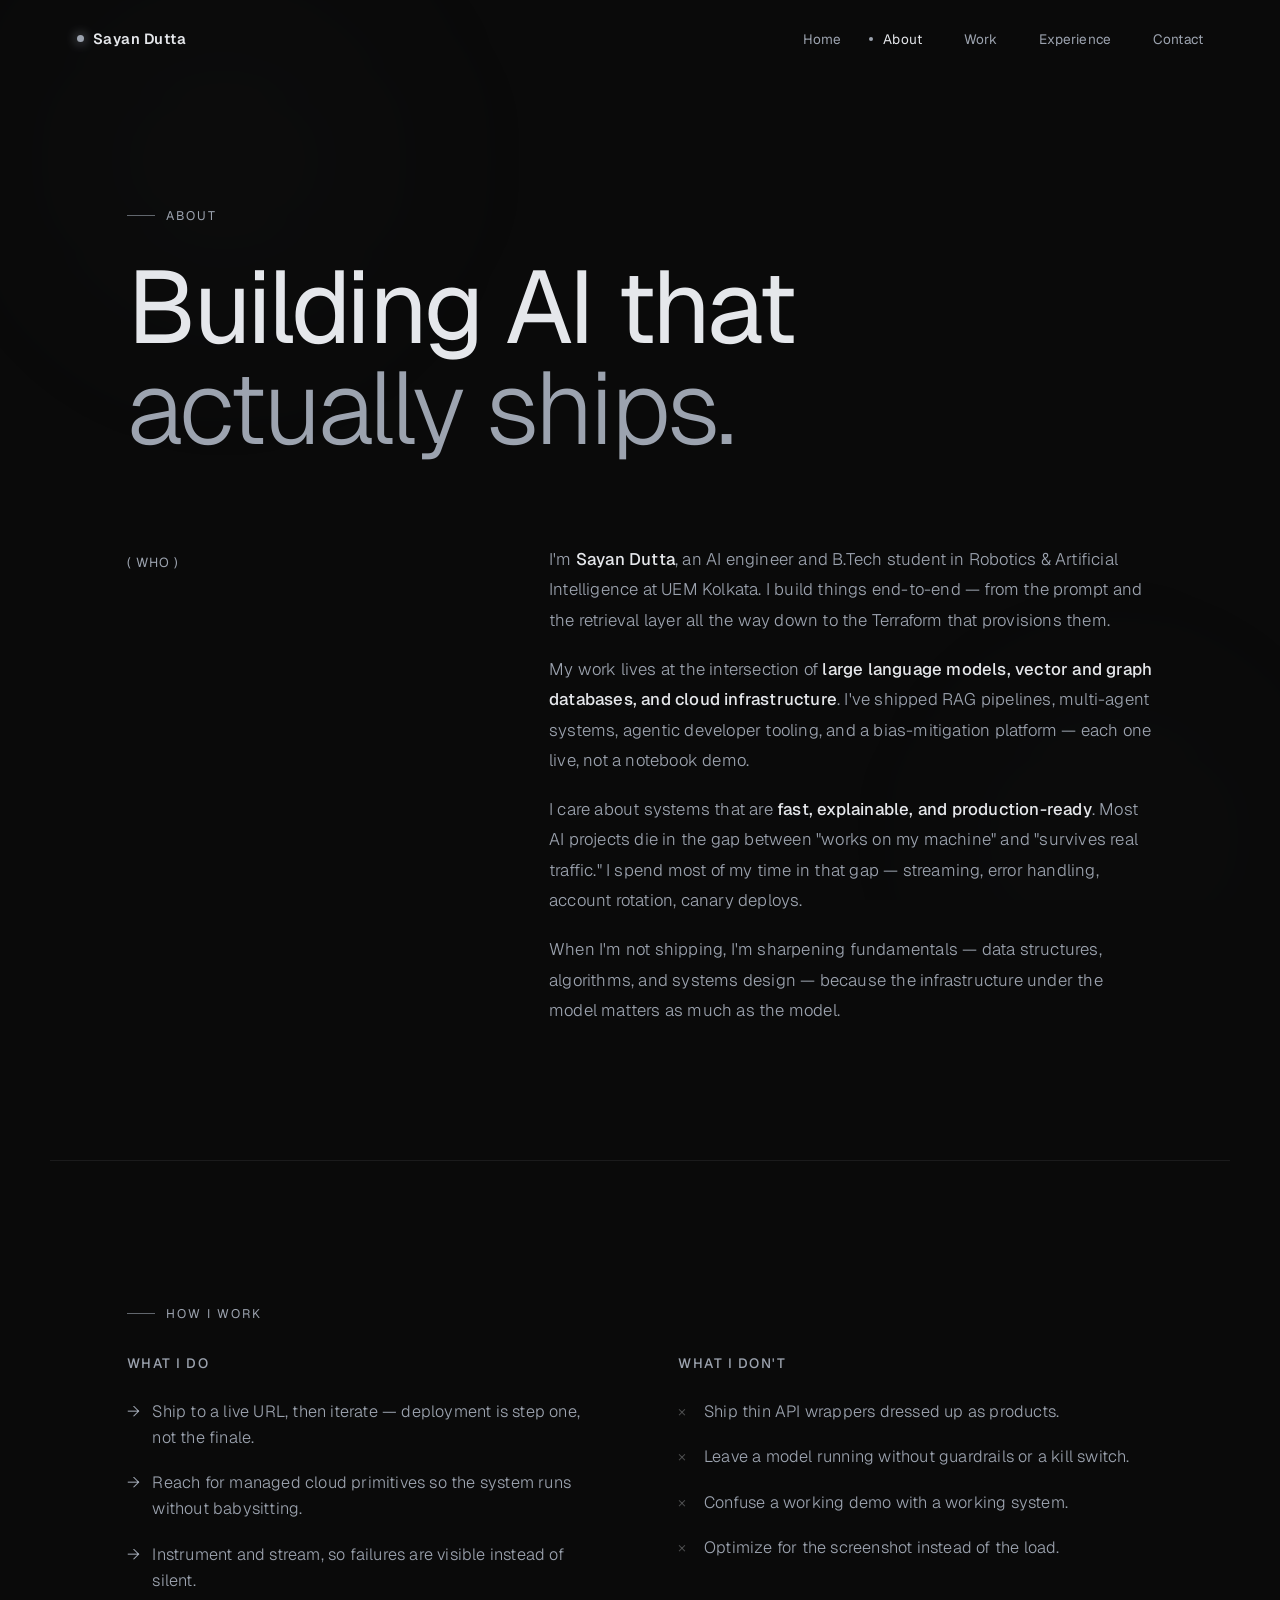
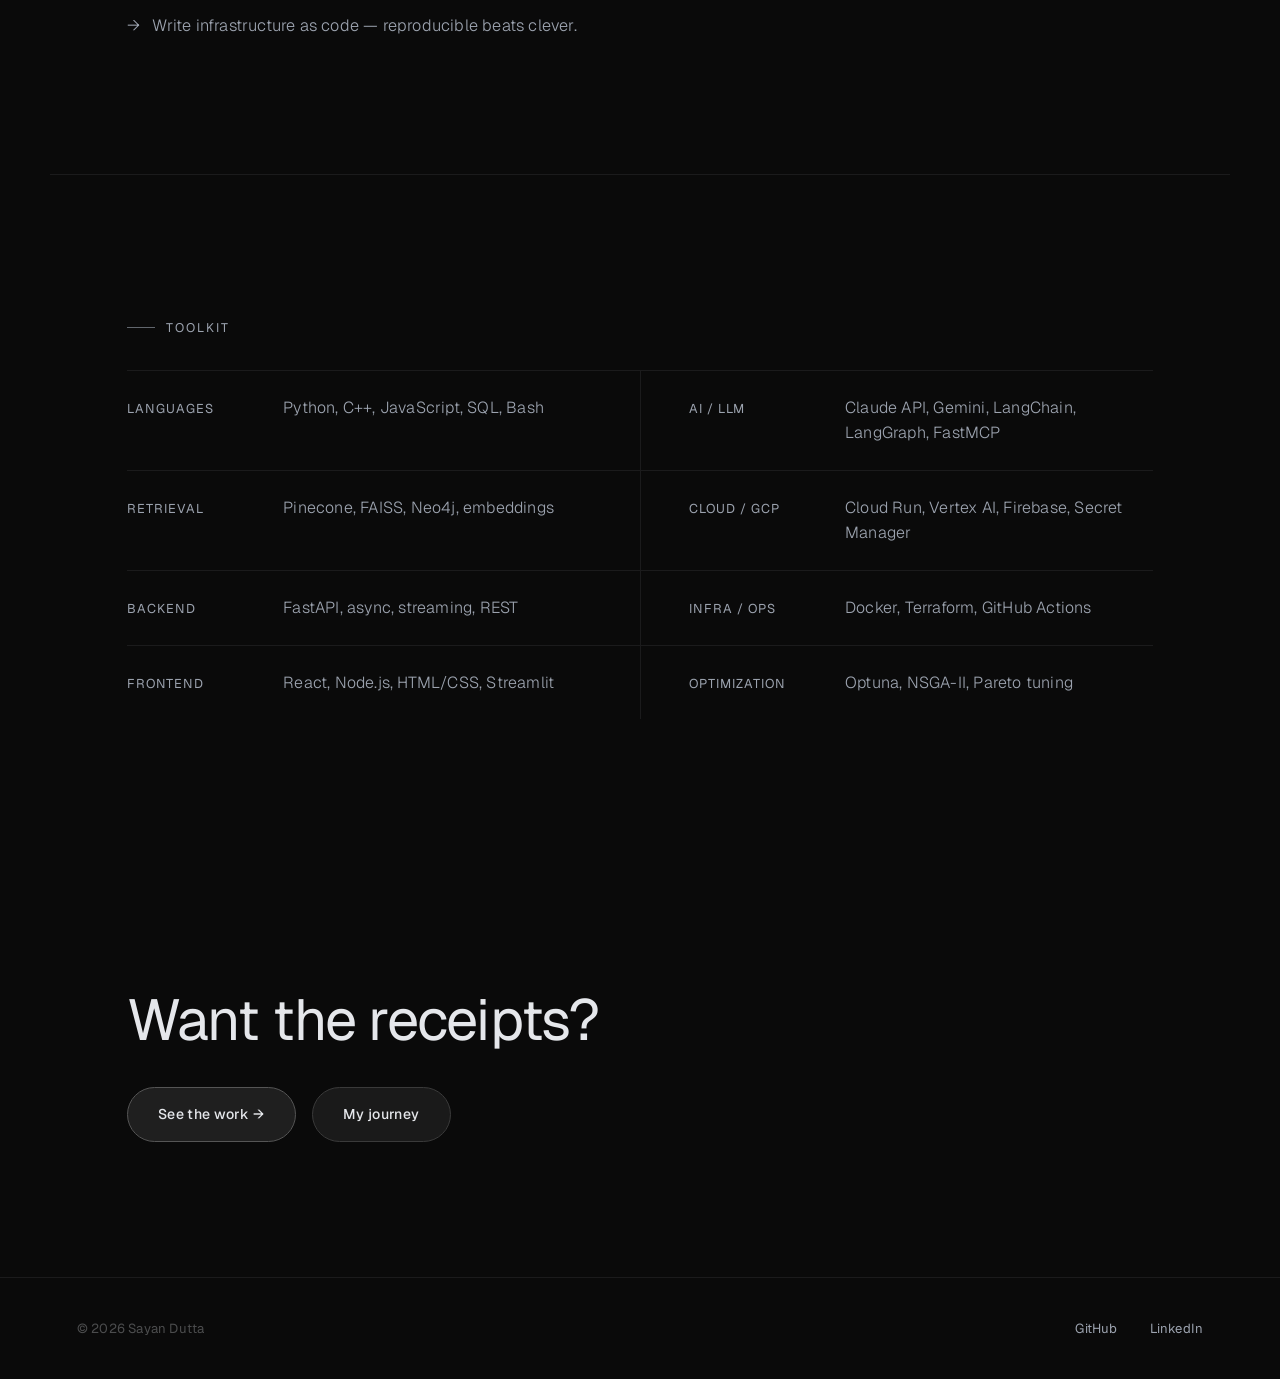
==== about.html @ 15bf548e "Add full multi-page portfolio with silver-black theme Prior history tracked only index.html; this co" ====
<!DOCTYPE html>
<html lang="en">
<head>
<meta charset="UTF-8">
<meta name="viewport" content="width=device-width,initial-scale=1.0">
<meta name="description" content="About Sayan Dutta — a robotics & AI student building production AI systems end-to-end.">
<title>About — Sayan Dutta</title>
<link rel="preconnect" href="https://fonts.googleapis.com">
<link rel="preconnect" href="https://fonts.gstatic.com" crossorigin>
<link href="https://fonts.googleapis.com/css2?family=Geist:wght@300;400;500;600;700&display=swap" rel="stylesheet">
<link rel="stylesheet" href="assets/style.css">
</head>
<body>

<div id="preloader"><div class="pl-name">Sayan Dutta</div></div>
<div id="transition"></div>
<div class="ambient"></div>
<div class="grain"></div>

<nav id="nav">
  <a href="index.html" class="nav-logo"><span class="dot"></span>Sayan Dutta</a>
  <ul class="nav-links">
    <li><a href="index.html">Home</a></li>
    <li><a href="about.html">About</a></li>
    <li><a href="work.html">Work</a></li>
    <li><a href="experience.html">Experience</a></li>
    <li><a href="contact.html">Contact</a></li>
  </ul>
  <button class="nav-toggle" aria-label="Toggle menu"><span></span><span></span><span></span></button>
</nav>
<div class="mobile-menu">
  <a href="index.html">Home</a>
  <a href="about.html">About</a>
  <a href="work.html">Work</a>
  <a href="experience.html">Experience</a>
  <a href="contact.html">Contact</a>
</div>

<main>

  <!-- HEADER -->
  <section class="page-header">
    <div class="wrap">
      <div class="eyebrow reveal">About</div>
      <h1 class="h-display reveal d1">Building AI that<br><span class="soft">actually ships.</span></h1>
    </div>
  </section>

  <!-- BIO -->
  <section class="section" style="padding-top:2rem">
    <div class="wrap">
      <div class="text-grid">
        <div class="label reveal">( Who )</div>
        <div class="prose-small reveal d1">
          <p>I'm <strong>Sayan Dutta</strong>, an AI engineer and B.Tech student in Robotics &amp; Artificial Intelligence at UEM Kolkata. I build things end-to-end — from the prompt and the retrieval layer all the way down to the Terraform that provisions them.</p>
          <p>My work lives at the intersection of <strong>large language models, vector and graph databases, and cloud infrastructure</strong>. I've shipped RAG pipelines, multi-agent systems, agentic developer tooling, and a bias-mitigation platform — each one live, not a notebook demo.</p>
          <p>I care about systems that are <strong>fast, explainable, and production-ready</strong>. Most AI projects die in the gap between "works on my machine" and "survives real traffic." I spend most of my time in that gap — streaming, error handling, account rotation, canary deploys.</p>
          <p>When I'm not shipping, I'm sharpening fundamentals — data structures, algorithms, and systems design — because the infrastructure under the model matters as much as the model.</p>
        </div>
      </div>
    </div>
  </section>

  <hr class="divider" style="max-width:var(--maxw);margin:0 auto">

  <!-- PRINCIPLES -->
  <section class="section">
    <div class="wrap">
      <div class="eyebrow reveal">How I work</div>
      <div class="two-col reveal d1">
        <div class="col yes">
          <h3>What I do</h3>
          <ul>
            <li>Ship to a live URL, then iterate — deployment is step one, not the finale.</li>
            <li>Reach for managed cloud primitives so the system runs without babysitting.</li>
            <li>Instrument and stream, so failures are visible instead of silent.</li>
            <li>Write infrastructure as code — reproducible beats clever.</li>
          </ul>
        </div>
        <div class="col no">
          <h3>What I don't</h3>
          <ul>
            <li>Ship thin API wrappers dressed up as products.</li>
            <li>Leave a model running without guardrails or a kill switch.</li>
            <li>Confuse a working demo with a working system.</li>
            <li>Optimize for the screenshot instead of the load.</li>
          </ul>
        </div>
      </div>
    </div>
  </section>

  <hr class="divider" style="max-width:var(--maxw);margin:0 auto">

  <!-- STACK -->
  <section class="section">
    <div class="wrap">
      <div class="eyebrow reveal">Toolkit</div>
      <div class="stack reveal d1">
        <div class="stack-row"><div class="s-cat">Languages</div><div class="s-items">Python, C++, JavaScript, SQL, Bash</div></div>
        <div class="stack-row"><div class="s-cat">AI / LLM</div><div class="s-items">Claude API, Gemini, LangChain, LangGraph, FastMCP</div></div>
        <div class="stack-row"><div class="s-cat">Retrieval</div><div class="s-items">Pinecone, FAISS, Neo4j, embeddings</div></div>
        <div class="stack-row"><div class="s-cat">Cloud / GCP</div><div class="s-items">Cloud Run, Vertex AI, Firebase, Secret Manager</div></div>
        <div class="stack-row"><div class="s-cat">Backend</div><div class="s-items">FastAPI, async, streaming, REST</div></div>
        <div class="stack-row"><div class="s-cat">Infra / Ops</div><div class="s-items">Docker, Terraform, GitHub Actions</div></div>
        <div class="stack-row"><div class="s-cat">Frontend</div><div class="s-items">React, Node.js, HTML/CSS, Streamlit</div></div>
        <div class="stack-row"><div class="s-cat">Optimization</div><div class="s-items">Optuna, NSGA-II, Pareto tuning</div></div>
      </div>
    </div>
  </section>

  <!-- CTA -->
  <section class="section">
    <div class="wrap">
      <h2 class="h-section reveal">Want the receipts?</h2>
      <div class="btn-row reveal d1" style="margin-top:2.2rem">
        <a href="work.html" class="btn btn-solid">See the work →</a>
        <a href="experience.html" class="btn btn-outline">My journey</a>
      </div>
    </div>
  </section>

</main>

<footer>
  <div class="footer-bar">
    <span class="footer-copy">© 2026 Sayan Dutta</span>
    <div class="footer-links">
      <a href="https://github.com/sayan1506" target="_blank" rel="noopener">GitHub</a>
      <a href="https://www.linkedin.com/in/sayan-dutta2006" target="_blank" rel="noopener">LinkedIn</a>
    </div>
  </div>
</footer>

<script src="assets/main.js"></script>
</body>
</html>
---- assets/style.css ----
/* ============================================================
   Sayan Dutta — Portfolio
   Design system cloned from red1-for-hek.vercel.app
   Dark minimal. Violet-tinted near-black. Single accent.
   Geist. Single column. Lots of space. Slow quiet fades.
   ============================================================ */

:root {
  --bg: #0a0a0a;
  --bg-2: #0d0d0d;
  --text: #e5e7eb;
  --muted: #9ca3af;
  --muted-2: rgba(229, 231, 235, 0.3);
  --accent: #9ca3af;
  --accent-light: #cbd0d6;
  --border: rgba(229, 231, 235, 0.08);
  --border-2: rgba(229, 231, 235, 0.14);
  --font: 'Geist', system-ui, -apple-system, sans-serif;
  --ease: cubic-bezier(0.33, 0.11, 1, 0.72);
  --ease-out: cubic-bezier(0.22, 1, 0.36, 1);
  --gutter: clamp(1.5rem, 6vw, 7rem);
  --maxw: 1180px;
}

*, *::before, *::after { margin: 0; padding: 0; box-sizing: border-box; }

html { scroll-behavior: smooth; font-size: 16px; -webkit-font-smoothing: antialiased; text-rendering: optimizeLegibility; }

body {
  font-family: var(--font);
  background: var(--bg);
  color: var(--text);
  overflow-x: hidden;
  line-height: 1.6;
  font-weight: 400;
  letter-spacing: 0.2px;
}

img { max-width: 100%; display: block; }
a { color: inherit; }
::selection { background: rgba(156, 163, 175, 0.3); color: #fff; }

/* ── SCROLLBAR ── */
::-webkit-scrollbar { width: 8px; }
::-webkit-scrollbar-track { background: var(--bg); }
::-webkit-scrollbar-thumb { background: rgba(156, 163, 175, 0.2); border-radius: 100px; }
::-webkit-scrollbar-thumb:hover { background: rgba(156, 163, 175, 0.4); }

/* ── AMBIENT GLOWS (fixed background) ── */
.ambient { position: fixed; inset: 0; z-index: 0; pointer-events: none; overflow: hidden; }
.ambient::before, .ambient::after {
  content: ''; position: absolute; border-radius: 50%;
  filter: blur(60px); opacity: 0.55;
}
.ambient::before {
  width: 55vw; height: 55vw; top: -15vw; left: -10vw;
  background: radial-gradient(circle, rgba(156, 163, 175, 0.05), transparent 65%);
  animation: drift1 22s ease-in-out infinite alternate;
}
.ambient::after {
  width: 50vw; height: 50vw; bottom: -20vw; right: -12vw;
  background: radial-gradient(circle, rgba(156, 163, 175, 0.04), transparent 65%);
  animation: drift2 26s ease-in-out infinite alternate;
}
@keyframes drift1 { from { transform: translate(0, 0); } to { transform: translate(8vw, 6vw); } }
@keyframes drift2 { from { transform: translate(0, 0); } to { transform: translate(-7vw, -5vw); } }
.grain {
  position: fixed; inset: 0; z-index: 1; pointer-events: none; opacity: 0.4;
  background-image: radial-gradient(rgba(229, 231, 235, 0.015) 1px, transparent 1px);
  background-size: 3px 3px;
}

/* ── PRELOADER ── */
#preloader {
  position: fixed; inset: 0; z-index: 1000;
  background: var(--bg);
  display: flex; align-items: center; justify-content: center;
  transition: opacity 0.8s var(--ease-out), visibility 0.8s;
}
#preloader.done { opacity: 0; visibility: hidden; }
#preloader .pl-name {
  font-size: 0.9rem; font-weight: 500; letter-spacing: 3px;
  text-transform: uppercase; color: var(--muted);
  position: relative; overflow: hidden;
}
#preloader .pl-name::after {
  content: ''; position: absolute; left: 0; bottom: -4px; height: 1px;
  width: 0; background: var(--accent); animation: plLine 1.6s var(--ease-out) forwards;
}
@keyframes plLine { to { width: 100%; } }

/* ── PAGE TRANSITION (subtle opacity wash) ── */
#transition {
  position: fixed; inset: 0; z-index: 900;
  background: var(--bg); opacity: 0; visibility: hidden;
  transition: opacity 0.5s var(--ease-out), visibility 0.5s;
  pointer-events: none;
}
#transition.cover { opacity: 1; visibility: visible; }

/* ── NAV ── */
nav {
  position: fixed; top: 0; left: 0; right: 0; z-index: 100;
  display: flex; align-items: center; justify-content: space-between;
  padding: 1.6rem var(--gutter);
  transition: padding 0.5s var(--ease-out), background 0.5s, border-color 0.5s;
  border-bottom: 1px solid transparent;
}
nav.solid {
  background: rgba(13, 13, 13, 0.7);
  backdrop-filter: blur(30px); -webkit-backdrop-filter: blur(30px);
  border-bottom: 1px solid var(--border);
  padding: 1.1rem var(--gutter);
}
.nav-logo {
  font-size: 0.92rem; font-weight: 600; letter-spacing: 0.5px;
  text-decoration: none; color: var(--text);
  display: inline-flex; align-items: center; gap: 0.55rem;
}
.nav-logo .dot { width: 7px; height: 7px; border-radius: 50%; background: var(--accent); box-shadow: 0 0 12px var(--accent); }
.nav-links { display: flex; gap: 2.6rem; list-style: none; align-items: center; }
.nav-links a {
  font-size: 0.85rem; font-weight: 400; color: var(--muted);
  text-decoration: none; transition: color 0.4s var(--ease-out);
  position: relative;
}
.nav-links a:hover { color: var(--text); }
.nav-links a.active { color: var(--text); }
.nav-links a.active::before {
  content: ''; position: absolute; left: -0.9rem; top: 50%; transform: translateY(-50%);
  width: 4px; height: 4px; border-radius: 50%; background: var(--accent);
}
.nav-toggle { display: none; flex-direction: column; gap: 5px; background: none; border: none; cursor: pointer; padding: 8px; z-index: 110; }
.nav-toggle span { width: 22px; height: 1.5px; background: var(--text); transition: transform 0.4s var(--ease-out), opacity 0.4s; border-radius: 2px; }
body.menu-open .nav-toggle span:nth-child(1) { transform: translateY(6.5px) rotate(45deg); }
body.menu-open .nav-toggle span:nth-child(2) { opacity: 0; }
body.menu-open .nav-toggle span:nth-child(3) { transform: translateY(-6.5px) rotate(-45deg); }

.mobile-menu {
  position: fixed; inset: 0; z-index: 105;
  background: rgba(13, 13, 13, 0.96); backdrop-filter: blur(30px); -webkit-backdrop-filter: blur(30px);
  display: flex; flex-direction: column; align-items: center; justify-content: center; gap: 1.8rem;
  opacity: 0; visibility: hidden; transition: opacity 0.5s var(--ease-out), visibility 0.5s;
}
body.menu-open .mobile-menu { opacity: 1; visibility: visible; }
.mobile-menu a { font-size: 1.9rem; font-weight: 300; color: var(--muted); text-decoration: none; letter-spacing: -0.5px; transition: color 0.3s; }
.mobile-menu a:hover, .mobile-menu a.active { color: var(--text); }

/* ── LAYOUT ── */
main { position: relative; z-index: 2; }
.wrap { max-width: var(--maxw); margin: 0 auto; padding: 0 var(--gutter); }
.section { padding: clamp(6rem, 15vh, 11rem) 0; }

.eyebrow {
  font-size: 0.78rem; font-weight: 400; letter-spacing: 2px;
  text-transform: uppercase; color: var(--accent);
  display: inline-flex; align-items: center; gap: 0.7rem; margin-bottom: 2rem;
}
.eyebrow::before { content: ''; width: 28px; height: 1px; background: var(--accent); opacity: 0.6; }

h1, h2, h3 { font-weight: 500; letter-spacing: -0.02em; line-height: 1.08; }
.h-display { font-size: clamp(2.8rem, 8vw, 6.5rem); font-weight: 400; letter-spacing: -0.03em; line-height: 0.98; }
.h-section { font-size: clamp(2rem, 5vw, 3.6rem); font-weight: 400; }
.accent { color: var(--accent); }
.soft { color: var(--muted); font-weight: 300; }
.lead { font-size: clamp(1.05rem, 1.8vw, 1.3rem); color: var(--muted); font-weight: 300; line-height: 1.7; max-width: 620px; }

/* ── BUTTONS (pill) ── */
.btn-row { display: flex; gap: 1rem; flex-wrap: wrap; }
.btn {
  font-size: 0.88rem; font-weight: 500; letter-spacing: 0.3px;
  padding: 0.95rem 1.9rem; border-radius: 100px;
  text-decoration: none; display: inline-flex; align-items: center; gap: 0.5rem;
  transition: all 0.5s var(--ease-out); border: 1px solid transparent; cursor: pointer;
}
.btn-solid { background: #1f1f1f; color: var(--text); border-color: #555555; }
.btn-solid:hover { background: #262626; border-color: var(--accent); transform: translateY(-2px); box-shadow: 0 12px 40px rgba(0, 0, 0, 0.5); }
.btn-outline { background: #1a1a1a; color: var(--text); border-color: #3a3a3a; }
.btn-outline:hover { border-color: var(--accent); color: var(--accent-light); transform: translateY(-2px); }

/* ── HERO ── */
#hero { min-height: 100vh; display: flex; flex-direction: column; justify-content: center; padding-top: 8rem; padding-bottom: 6rem; }
.hero-status {
  font-size: 0.82rem; color: var(--muted); letter-spacing: 0.5px;
  display: inline-flex; align-items: center; gap: 0.6rem; margin-bottom: 2.5rem;
}
.hero-status .pulse { width: 8px; height: 8px; border-radius: 50%; background: var(--accent); box-shadow: 0 0 12px rgba(156, 163, 175, 0.6); animation: pulse 2.4s ease infinite; }
@keyframes pulse { 0%, 100% { opacity: 1; } 50% { opacity: 0.4; } }
.hero-title { margin-bottom: 2.2rem; }
.hero-title .l1 { display: block; color: var(--text); }
.hero-title .l2 { display: block; color: var(--muted-2); }
.hero-sub { margin-bottom: 3rem; }
.hero-sub strong { color: var(--text); font-weight: 500; }
.scroll-cue { position: absolute; bottom: 2.5rem; left: var(--gutter); display: flex; align-items: center; gap: 0.7rem; font-size: 0.72rem; letter-spacing: 2px; text-transform: uppercase; color: var(--muted-2); }
.scroll-cue .bar { width: 40px; height: 1px; background: linear-gradient(90deg, var(--accent), transparent); }

/* ── DIVIDER ── */
.divider { height: 1px; background: var(--border); border: none; }

/* ── INTRO / ABOUT TEXT ── */
.text-grid { display: grid; grid-template-columns: 0.8fr 1.4fr; gap: clamp(2rem, 6vw, 6rem); align-items: start; }
.text-grid .label { font-size: 0.82rem; color: var(--muted); letter-spacing: 1px; text-transform: uppercase; padding-top: 0.5rem; }
.prose p { font-size: clamp(1.15rem, 2.2vw, 1.6rem); font-weight: 300; line-height: 1.55; color: var(--text); }
.prose p + p { margin-top: 1.6rem; }
.prose strong { font-weight: 500; color: var(--accent-light); }
.prose-small p { font-size: 1.05rem; line-height: 1.8; color: var(--muted); font-weight: 300; }
.prose-small p + p { margin-top: 1.2rem; }
.prose-small strong { color: var(--text); font-weight: 500; }
@media (max-width: 800px) { .text-grid { grid-template-columns: 1fr; gap: 1.5rem; } }

/* ── CAPABILITY LIST ── */
.cap-list { display: flex; flex-direction: column; }
.cap-item { display: grid; grid-template-columns: auto 1fr; gap: clamp(1.5rem, 5vw, 5rem); padding: 2.6rem 0; border-top: 1px solid var(--border); transition: background 0.5s var(--ease-out); align-items: baseline; }
.cap-item:last-child { border-bottom: 1px solid var(--border); }
.cap-item .cap-no { font-size: 0.82rem; color: var(--accent); letter-spacing: 1px; font-weight: 500; }
.cap-item h3 { font-size: clamp(1.4rem, 2.6vw, 2rem); font-weight: 400; margin-bottom: 0.8rem; letter-spacing: -0.02em; }
.cap-item p { color: var(--muted); font-weight: 300; max-width: 600px; line-height: 1.7; }
.cap-item:hover h3 { color: var(--accent-light); }

/* ── PROJECT LIST ── */
.project-list { display: flex; flex-direction: column; }
.project-row {
  display: block; text-decoration: none; color: inherit;
  padding: 2.4rem 0; border-top: 1px solid var(--border);
  position: relative; transition: padding-left 0.5s var(--ease-out);
}
.project-list .project-row:last-child { border-bottom: 1px solid var(--border); }
.project-row:hover { padding-left: 1.2rem; }
.project-row::before {
  content: ''; position: absolute; left: 0; top: 0; bottom: 0; width: 2px;
  background: var(--accent); transform: scaleY(0); transform-origin: top;
  transition: transform 0.5s var(--ease-out);
}
.project-row:hover::before { transform: scaleY(1); }
.project-head { display: flex; align-items: baseline; gap: 1.2rem; margin-bottom: 0.9rem; flex-wrap: wrap; }
.project-no { font-size: 0.8rem; color: var(--muted-2); letter-spacing: 1px; font-weight: 500; }
.project-name { font-size: clamp(1.6rem, 3.4vw, 2.6rem); font-weight: 400; letter-spacing: -0.02em; transition: color 0.4s var(--ease-out); }
.project-row:hover .project-name { color: var(--accent-light); }
.project-badge { font-size: 0.68rem; letter-spacing: 1.5px; text-transform: uppercase; color: var(--accent); border: 1px solid var(--border-2); padding: 0.25rem 0.7rem; border-radius: 100px; }
.project-arrow { margin-left: auto; font-size: 1.3rem; color: var(--muted-2); transition: transform 0.5s var(--ease-out), color 0.4s; }
.project-row:hover .project-arrow { color: var(--accent); transform: translate(4px, -4px); }
.project-desc { color: var(--muted); font-weight: 300; max-width: 640px; line-height: 1.7; margin-bottom: 1rem; }
.project-tags { display: flex; flex-wrap: wrap; gap: 0.4rem 1.1rem; font-size: 0.8rem; color: var(--muted-2); }
.project-tags span { position: relative; }
.project-tags span:not(:last-child)::after { content: '·'; position: absolute; right: -0.65rem; }

/* ── TIMELINE ── */
.timeline { position: relative; padding-left: 1.8rem; }
.timeline::before { content: ''; position: absolute; left: 0; top: 10px; bottom: 10px; width: 1px; background: linear-gradient(180deg, var(--accent), var(--border) 70%, transparent); }
.tl-item { position: relative; padding: 0 0 3.6rem 2.4rem; }
.tl-item:last-child { padding-bottom: 0; }
.tl-item::before { content: ''; position: absolute; left: -1.8rem; top: 7px; transform: translateX(-50%); width: 9px; height: 9px; border-radius: 50%; background: var(--bg); border: 1.5px solid var(--accent); }
.tl-item.current::before { background: var(--accent); box-shadow: 0 0 14px var(--accent); }
.tl-date { font-size: 0.8rem; color: var(--accent); letter-spacing: 1px; text-transform: uppercase; margin-bottom: 0.7rem; }
.tl-title { font-size: clamp(1.3rem, 2.6vw, 1.8rem); font-weight: 400; letter-spacing: -0.02em; margin-bottom: 0.2rem; }
.tl-org { font-size: 0.95rem; color: var(--muted); margin-bottom: 1rem; font-weight: 300; }
.tl-desc { color: var(--muted); font-weight: 300; line-height: 1.75; max-width: 640px; }
.tl-tags { display: flex; flex-wrap: wrap; gap: 0.4rem 1.1rem; font-size: 0.78rem; color: var(--muted-2); margin-top: 1.1rem; }
.tl-tags span { position: relative; }
.tl-tags span:not(:last-child)::after { content: '·'; position: absolute; right: -0.65rem; }

/* ── METRICS ── */
.metrics { display: grid; grid-template-columns: repeat(4, 1fr); gap: clamp(1.5rem, 4vw, 3rem); }
.metric .m-num { font-size: clamp(2.4rem, 5vw, 3.6rem); font-weight: 300; letter-spacing: -0.03em; color: var(--text); line-height: 1; }
.metric .m-num em { font-style: normal; color: var(--accent); }
.metric .m-label { font-size: 0.88rem; color: var(--muted); font-weight: 300; margin-top: 0.9rem; line-height: 1.5; }
@media (max-width: 760px) { .metrics { grid-template-columns: repeat(2, 1fr); gap: 2.5rem 1.5rem; } }

/* ── STACK ── */
.stack { display: grid; grid-template-columns: repeat(2, 1fr); gap: 0; }
.stack-row { display: grid; grid-template-columns: 0.6fr 1.4fr; gap: 1.5rem; padding: 1.5rem 0; border-top: 1px solid var(--border); align-items: baseline; }
.stack-row .s-cat { font-size: 0.8rem; color: var(--accent); letter-spacing: 1px; text-transform: uppercase; }
.stack-row .s-items { color: var(--muted); font-weight: 300; }
@media (min-width: 761px) { .stack-row:nth-child(odd) { padding-right: 3rem; } .stack-row:nth-child(even) { padding-left: 3rem; border-left: 1px solid var(--border); } }
@media (max-width: 760px) { .stack { grid-template-columns: 1fr; } }

/* ── BIG QUOTE / DO-DONT ── */
.two-col { display: grid; grid-template-columns: 1fr 1fr; gap: clamp(2rem, 6vw, 5rem); }
.col h3 { font-size: 0.85rem; letter-spacing: 1.5px; text-transform: uppercase; margin-bottom: 1.8rem; font-weight: 500; }
.col.yes h3 { color: var(--accent); }
.col.no h3 { color: var(--muted); }
.col ul { list-style: none; display: flex; flex-direction: column; gap: 1.2rem; }
.col li { font-size: 1.02rem; color: var(--muted); font-weight: 300; line-height: 1.6; padding-left: 1.6rem; position: relative; }
.col.yes li::before { content: '→'; position: absolute; left: 0; color: var(--accent); }
.col.no li::before { content: '×'; position: absolute; left: 0; color: var(--muted-2); }
@media (max-width: 700px) { .two-col { grid-template-columns: 1fr; gap: 2.5rem; } }

/* ── CONTACT ── */
#contact { min-height: 90vh; display: flex; flex-direction: column; justify-content: center; }
.contact-mail {
  font-size: clamp(1.6rem, 5vw, 3.4rem); font-weight: 300; letter-spacing: -0.02em;
  text-decoration: none; color: var(--text); display: inline-block;
  transition: color 0.4s var(--ease-out); margin: 1.5rem 0 3rem;
}
.contact-mail:hover { color: var(--accent-light); }

/* ── FOOTER ── */
footer { border-top: 1px solid var(--border); padding: 2.5rem var(--gutter); position: relative; z-index: 2; }
.footer-bar { max-width: var(--maxw); margin: 0 auto; display: flex; justify-content: space-between; align-items: center; gap: 1.5rem; flex-wrap: wrap; }
.footer-copy { font-size: 0.82rem; color: var(--muted-2); }
.footer-links { display: flex; gap: 2rem; }
.footer-links a { font-size: 0.82rem; color: var(--muted); text-decoration: none; transition: color 0.3s; }
.footer-links a:hover { color: var(--accent); }

/* ── PAGE HEADER (interior) ── */
.page-header { padding-top: clamp(9rem, 22vh, 14rem); padding-bottom: clamp(2rem, 6vh, 4rem); }

/* ── REVEAL ── */
.reveal { opacity: 0; transform: translateY(24px); transition: opacity 1s var(--ease-out), transform 1s var(--ease-out); }
.reveal.visible { opacity: 1; transform: translateY(0); }
.d1 { transition-delay: 0.1s; } .d2 { transition-delay: 0.2s; } .d3 { transition-delay: 0.3s; } .d4 { transition-delay: 0.4s; }

/* ── RESPONSIVE NAV ── */
@media (max-width: 760px) {
  .nav-links { display: none; }
  .nav-toggle { display: flex; }
}

/* ── REDUCED MOTION ── */
@media (prefers-reduced-motion: reduce) {
  *, *::before, *::after { animation: none !important; transition-duration: 0.01ms !important; }
  .reveal { opacity: 1; transform: none; }
}
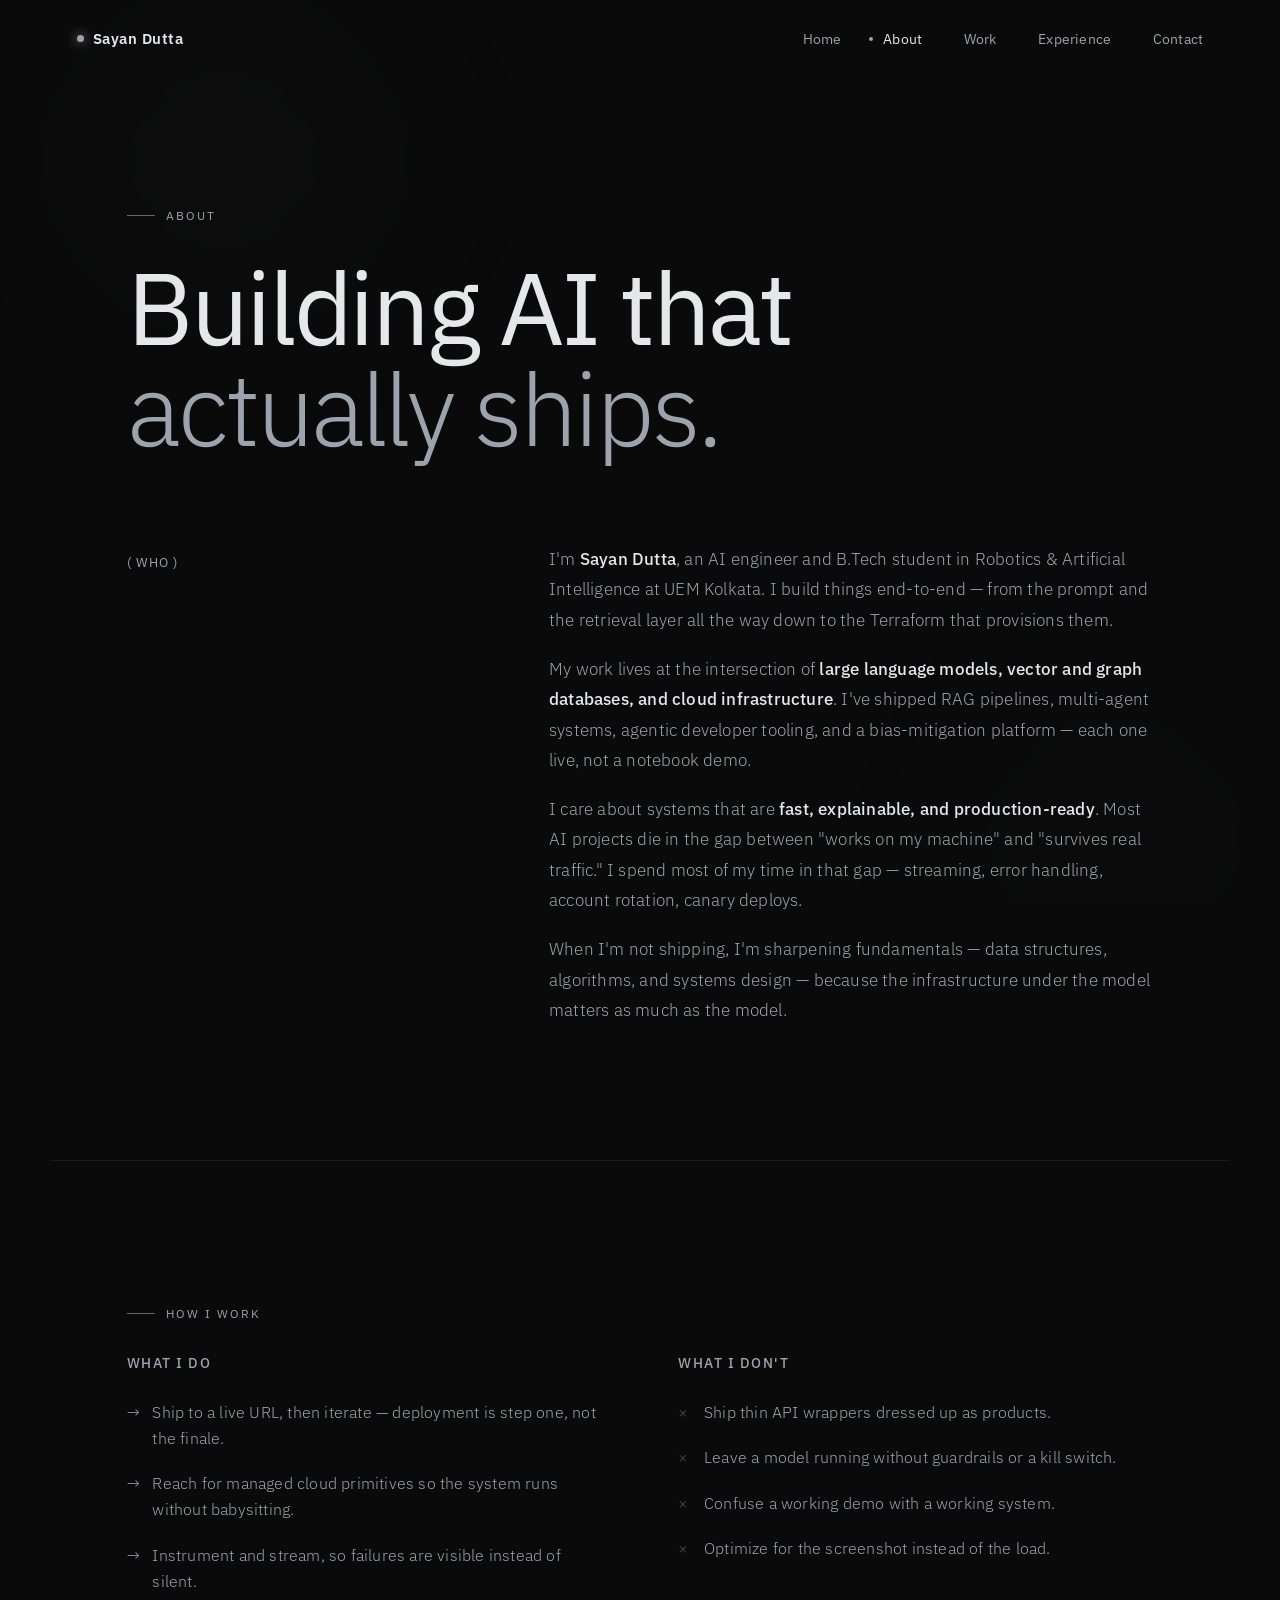
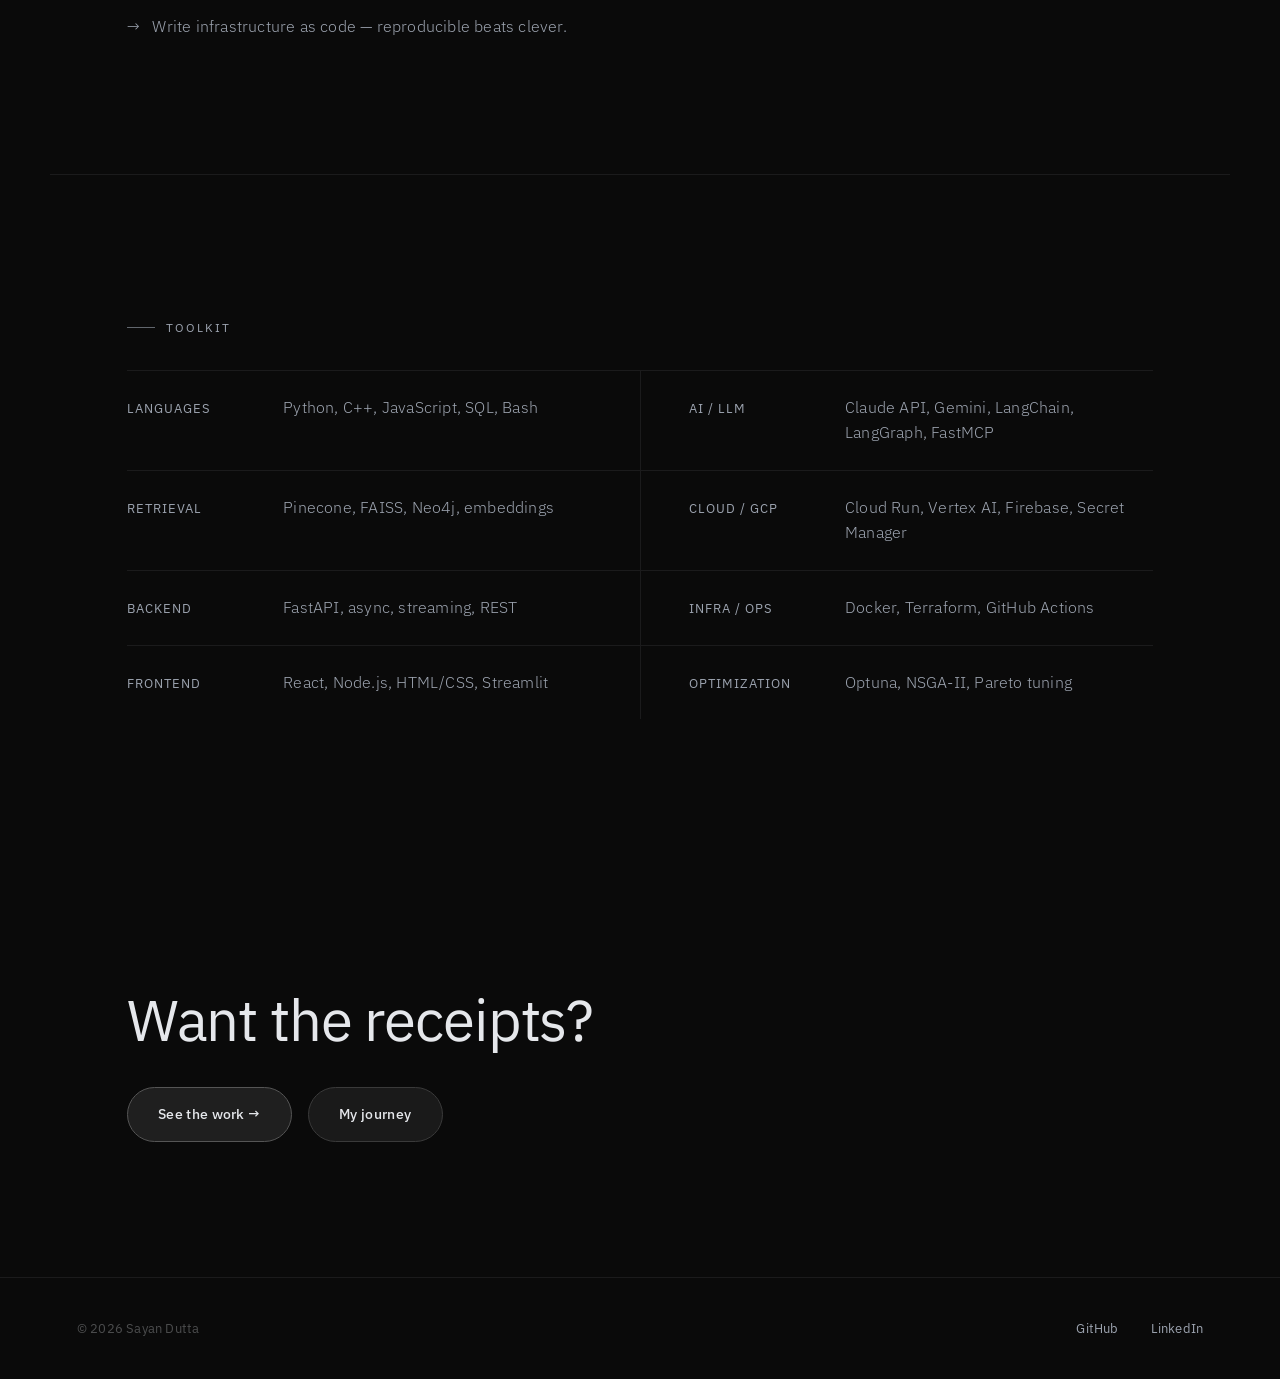
==== commit 3e490f8c: "update" ====
--- a/about.html
+++ b/about.html
@@ -7,7 +7,7 @@
 <title>About — Sayan Dutta</title>
 <link rel="preconnect" href="https://fonts.googleapis.com">
 <link rel="preconnect" href="https://fonts.gstatic.com" crossorigin>
-<link href="https://fonts.googleapis.com/css2?family=Geist:wght@300;400;500;600;700&display=swap" rel="stylesheet">
+<link href="https://fonts.googleapis.com/css2?family=IBM+Plex+Sans:wght@300;400;500;600;700&display=swap" rel="stylesheet">
 <link rel="stylesheet" href="assets/style.css">
 </head>
 <body>
--- a/assets/style.css
+++ b/assets/style.css
@@ -2,7 +2,7 @@
    Sayan Dutta — Portfolio
    Design system cloned from red1-for-hek.vercel.app
    Dark minimal. Violet-tinted near-black. Single accent.
-   Geist. Single column. Lots of space. Slow quiet fades.
+   IBM Plex Sans. Single column. Lots of space. Slow quiet fades.
    ============================================================ */
 
 :root {
@@ -15,7 +15,7 @@
   --accent-light: #cbd0d6;
   --border: rgba(229, 231, 235, 0.08);
   --border-2: rgba(229, 231, 235, 0.14);
-  --font: 'Geist', system-ui, -apple-system, sans-serif;
+  --font: 'IBM Plex Sans', system-ui, -apple-system, sans-serif;
   --ease: cubic-bezier(0.33, 0.11, 1, 0.72);
   --ease-out: cubic-bezier(0.22, 1, 0.36, 1);
   --gutter: clamp(1.5rem, 6vw, 7rem);
